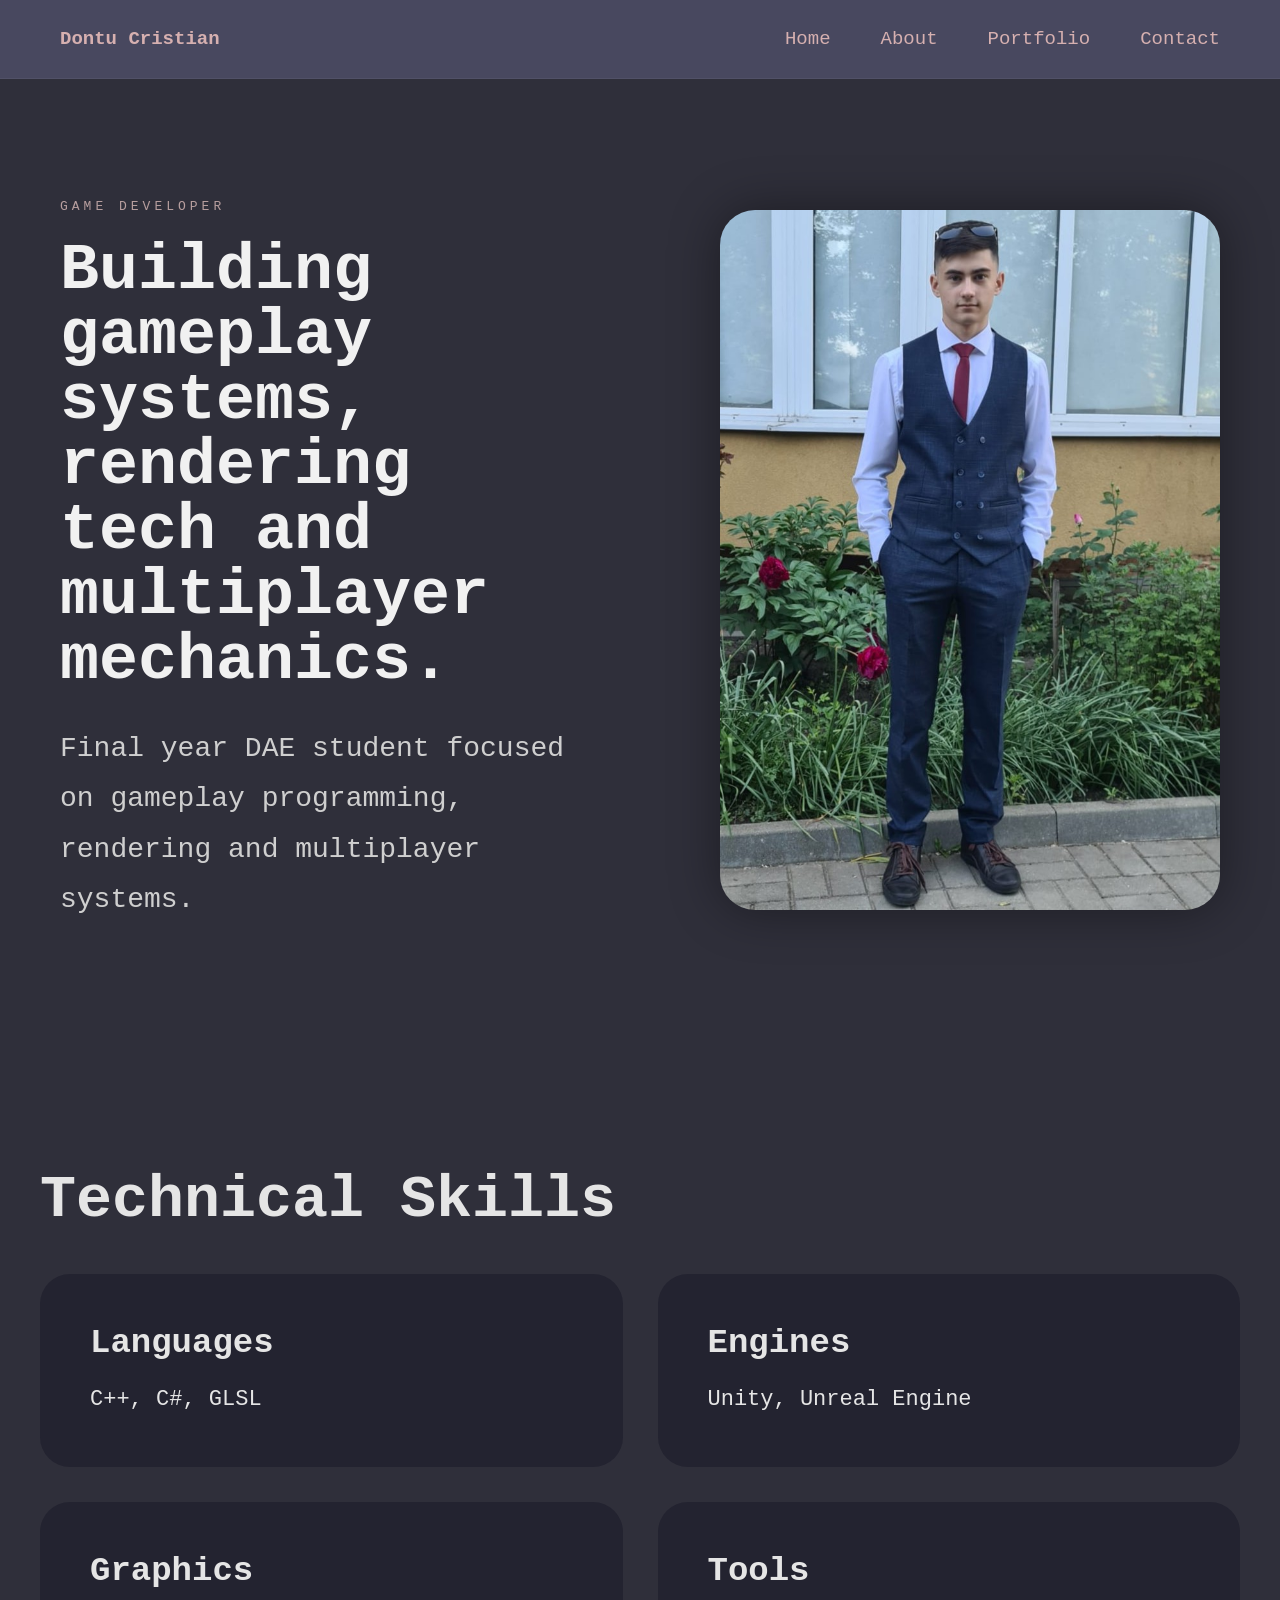
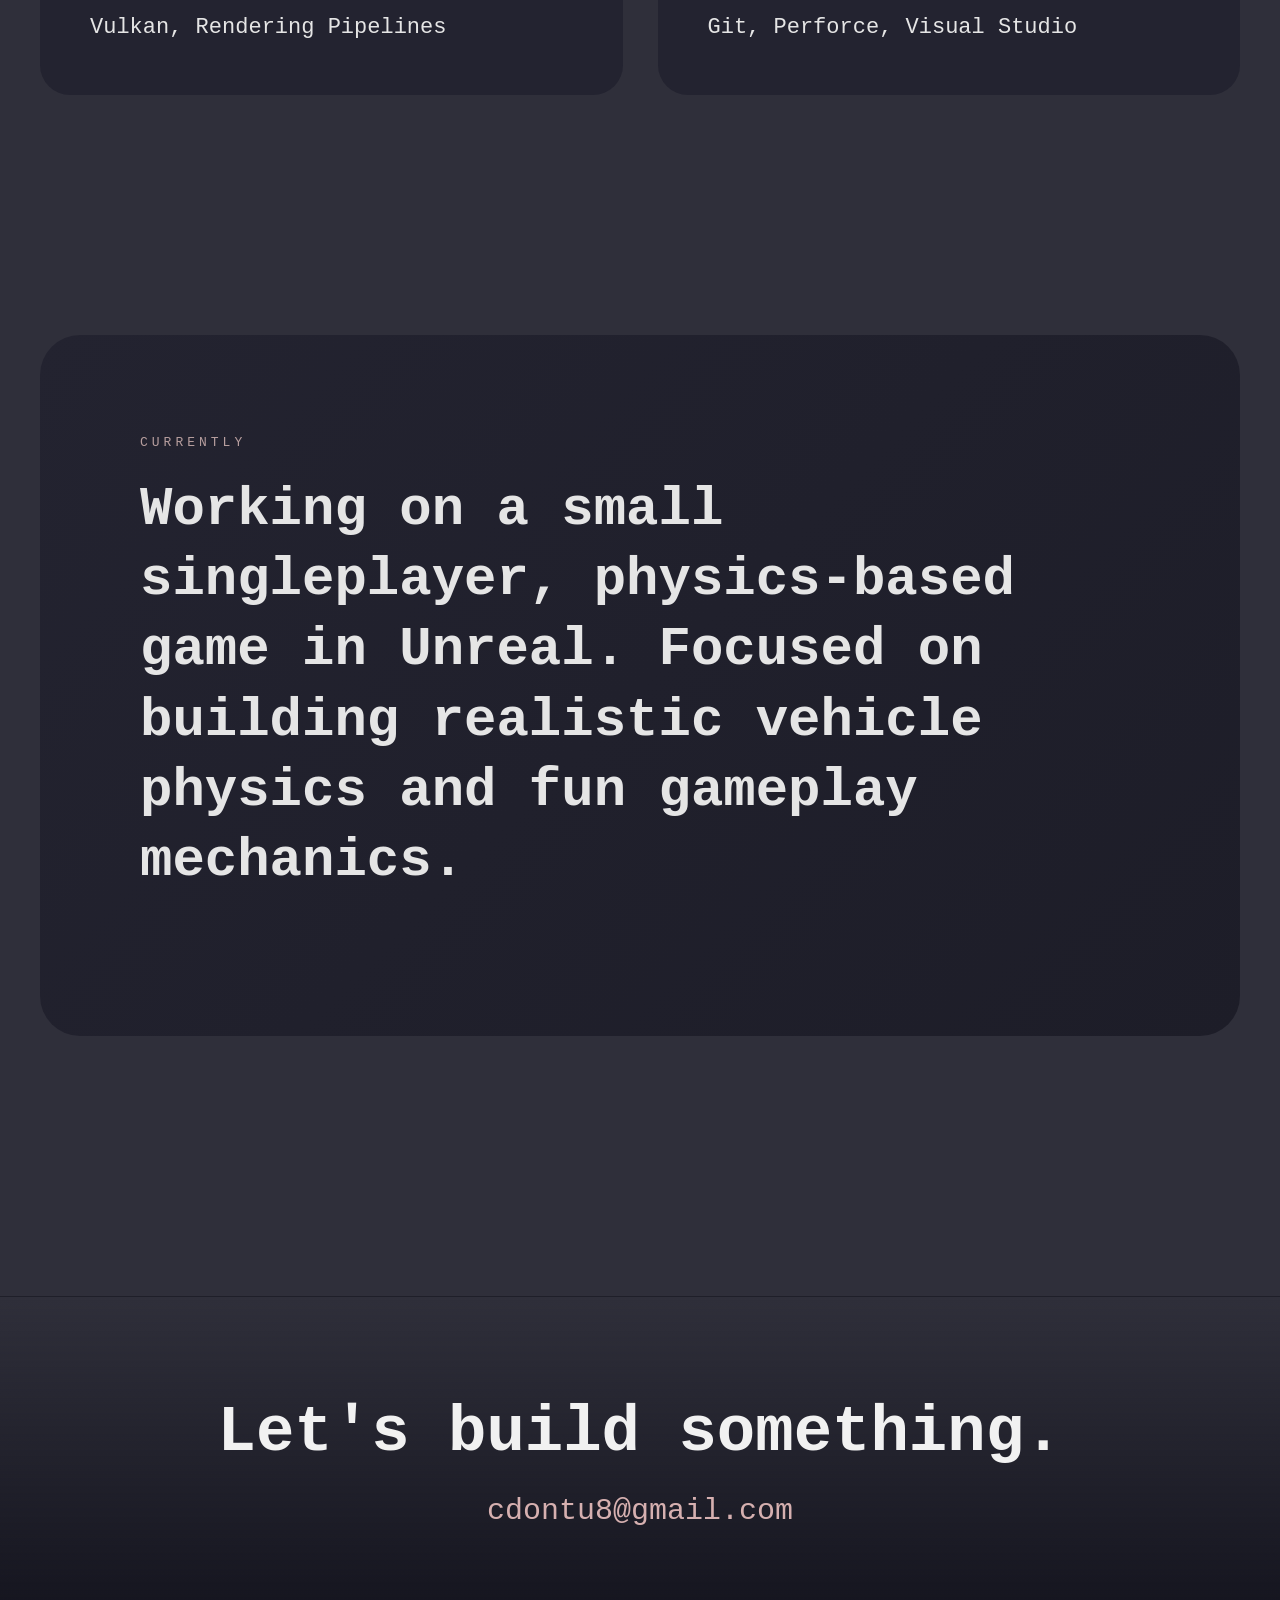
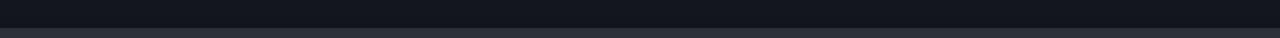
==== about.html @ 6e18cd88 "Added in website" ====
<!DOCTYPE html>
<html lang="en">

<head>

  <meta charset="UTF-8">

  <meta name="viewport"
        content="width=device-width, initial-scale=1.0">

  <title>About Me</title>

    <link rel="stylesheet"
        href="styles/global_style.css">

    <link rel="stylesheet"
        href="styles/about_style.css">

</head>

<body>

  <!-- NAVBAR -->
  <nav class="navbar">
  <div class="navbar-container">
    <h2>
      <a href="home.html" class="logo">
        Dontu Cristian
      </a>
    </h2>
    <ul>
      <li>
        <a href="home.html">
          Home
        </a>
      </li>
      <li>
        <a href="about.html">
          About
        </a>
      </li>
      <li>
        <a href="home.html#projects">
          Portfolio
        </a>
      </li>
      <li>
        <a href="home.html#contact">
          Contact
        </a>
      </li>
    </ul>
  </div>
</nav>

  <!-- HERO -->

  <section class="about-hero">

    <div class="about-left">

      <p class="small-label">
        GAME DEVELOPER
      </p>

      <h1>
        Building gameplay systems,
        rendering tech and multiplayer
        mechanics.
      </h1>

      <p class="about-intro">

        Final year DAE student focused on
        gameplay programming, rendering and
        multiplayer systems.

      </p>

    </div>

    <div class="about-right">

      <img src="images/me2.jpeg">

    </div>

  </section>

  <!-- SKILLS -->

  <section class="about-section">

    <h2>
      Technical Skills
    </h2>

    <div class="skills-grid">

      <div class="skill-card">

        <h3>
          Languages
        </h3>

        <p>
          C++, C#, GLSL
        </p>

      </div>

      <div class="skill-card">

        <h3>
          Engines
        </h3>

        <p>
          Unity, Unreal Engine
        </p>

      </div>

      <div class="skill-card">

        <h3>
          Graphics
        </h3>

        <p>
          Vulkan, Rendering Pipelines
        </p>

      </div>

      <div class="skill-card">

        <h3>
          Tools
        </h3>

        <p>
          Git, Perforce, Visual Studio
        </p>

      </div>

    </div>

  </section>

  <!-- CURRENTLY -->

  <section class="about-section">

    <div class="current-work">

      <div>

        <p class="small-label">
          CURRENTLY
        </p>

        <h2>
          Working on a small singleplayer, physics-based game in Unreal.
          Focused on building realistic vehicle physics and fun gameplay mechanics.
        </h2>

      </div>

    </div>

  </section>

   <!-- CONTACT -->
  <footer id="contact" class="footer">
    <h2>
      Let's build something.
    </h2>
    <p>
      cdontu8@gmail.com
    </p>
  </footer>

</body>

</html>
---- styles/global_style.css ----
/* RESET */

* {
  margin: 0;
  padding: 0;
  box-sizing: border-box;
}

body {
  background: #2f2f3a;

  color: #e5e5e5;

  font-family: monospace;

  overflow-x: hidden;
}

/* NAVBAR */

.navbar {

  width: 100%;

  background: rgba(75,75,99,0.92);

  position: sticky;
  top: 0;

  z-index: 1000;

  backdrop-filter: blur(10px);

  border-bottom: 1px solid rgba(255,255,255,0.05);
}

.navbar-container {

  max-width: 1600px;

  margin: auto;

  display: flex;
  justify-content: space-between;
  align-items: center;

  padding: 28px 60px;
}

.logo {

  color: #d6b0b0;

  text-decoration: none;

  font-size: 34px;

  font-weight: bold;
}

.navbar ul {

  display: flex;

  align-items: center;

  gap: 50px;

  list-style: none;
}

.navbar a {

  color: #d6b0b0;

  text-decoration: none;

  font-size: 19px;

  transition:
    color 0.2s ease,
    transform 0.2s ease;

  display: inline-block;
}

.navbar a:hover {

  color: white;

  transform: translateY(-2px);
}

/* FOOTER */

.footer {

  margin-top: 140px;

  padding: 100px 40px;

  background:
    linear-gradient(
      180deg,
      rgba(20,20,30,0),
      rgba(18,18,28,0.95)
    );

  text-align: center;

  border-top:
    1px solid rgba(255,255,255,0.05);
}

.footer h2 {

  font-size: 64px;

  margin-bottom: 25px;

  color: #f1f1f1;
}

.footer p {

  font-size: 30px;

  color: #d6b0b0;
}

/* RESPONSIVE */

@media (max-width: 1000px) {

  .navbar {

    padding: 25px 30px;

  }

  .navbar ul {

    gap: 25px;

  }

  .navbar h2 {

    font-size: 24px;

  }

  .navbar a {

    font-size: 16px;

  }

}
---- styles/about_style.css ----
/* ABOUT PAGE */

.about-hero {
  min-height: 100vh;

  max-width: 1500px;

  margin: auto;

  padding: 120px 60px;

  display: flex;
  align-items: center;
  justify-content: space-between;

  gap: 120px;
}

.about-left {
  flex: 1;
}

.small-label {
  color: #b89f9f;

  letter-spacing: 4px;

  margin-bottom: 25px;
}

.about-left h1 {
  font-size: 65px;

  line-height: 1;

  margin-bottom: 30px;

  color: #f1f1f1;
}

.about-intro {
  font-size: 28px;

  line-height: 1.8;

  max-width: 700px;

  color: #cfcfcf;
}

.about-right img {
  width: 500px;
  height: 700px;

  object-fit: cover;

  border-radius: 35px;

  box-shadow:
    0 0 50px rgba(0,0,0,0.4);
}

.about-section {
  max-width: 1400px;

  margin: auto;

  padding: 120px 40px;
}

.about-section h2 {
  font-size: 60px;

  margin-bottom: 40px;
}

.skills-grid {
  display: grid;

  grid-template-columns: repeat(2, 1fr);

  gap: 35px;
}

.skill-card {
  background: #232330;

  padding: 50px;

  border-radius: 30px;

  transition: 0.25s ease;
}

.skill-card:hover {
  transform: translateY(-6px);

  background: #2b2b39;
}

.skill-card h3 {
  font-size: 34px;

  margin-bottom: 20px;
}

.skill-card p {
  font-size: 22px;

  line-height: 1.6;
}

.current-work {
  background: linear-gradient(
    135deg,
    #232330,
    #1d1d28
  );

  padding: 100px;

  border-radius: 40px;
}

.current-work h2 {
  margin-top: 20px;

  font-size: 54px;

  line-height: 1.3;
}

.about-contact {
  text-align: center;

  padding: 180px 40px;
}

.about-contact h2 {
  font-size: 90px;

  margin-bottom: 40px;
}

.about-contact p {
  font-size: 36px;

  color: #d6b0b0;
}
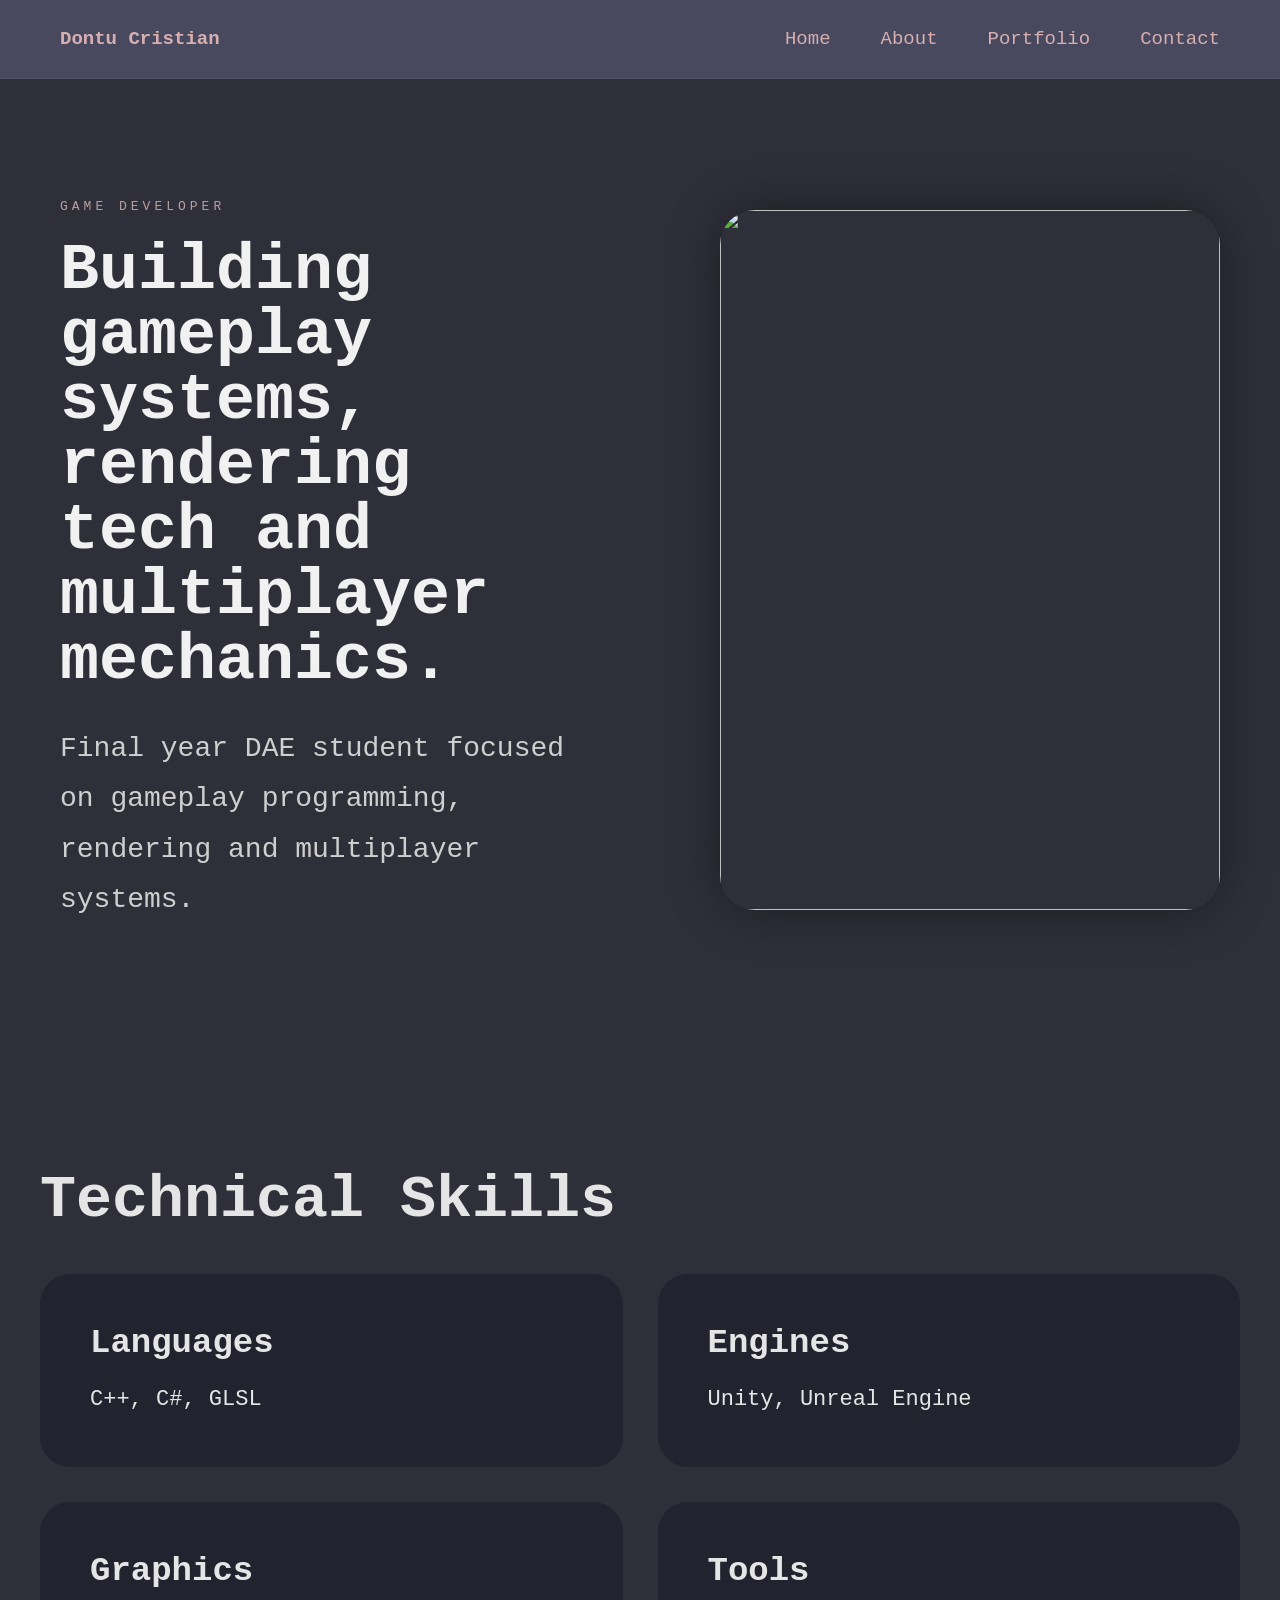
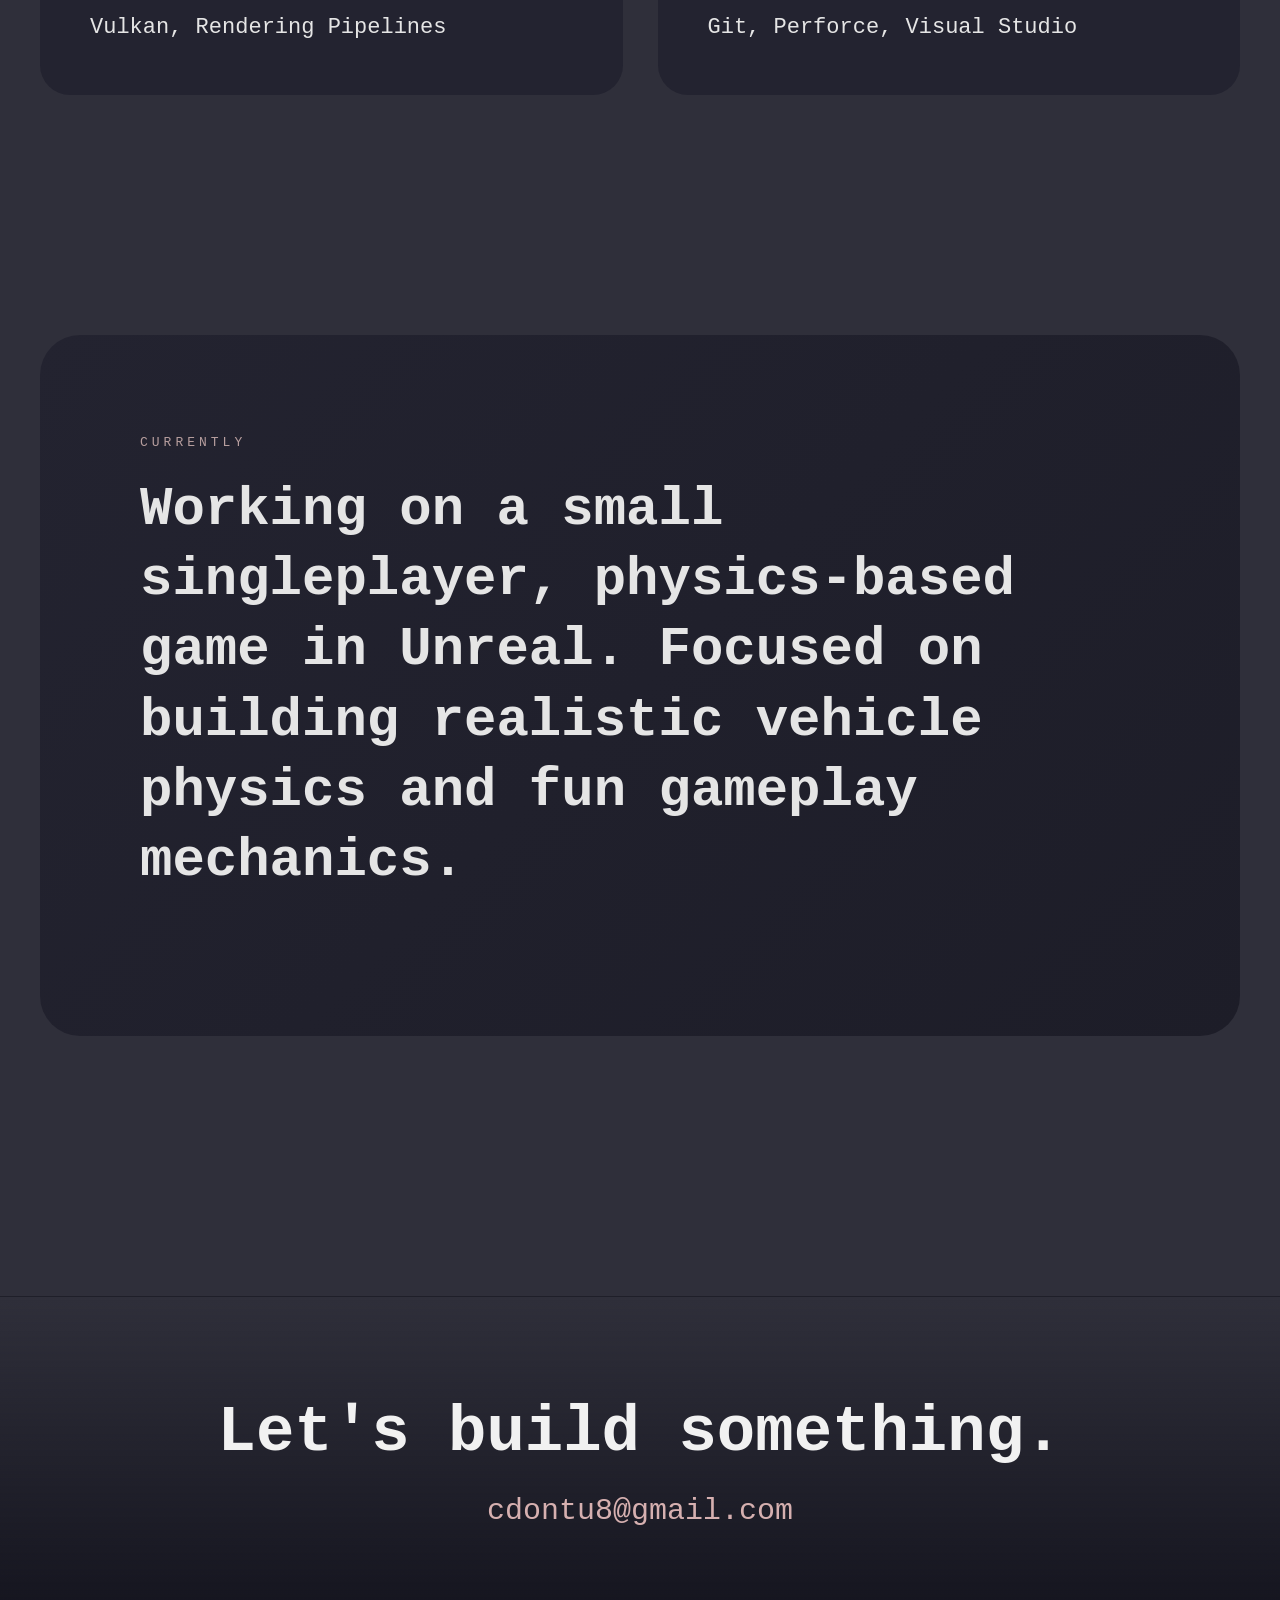
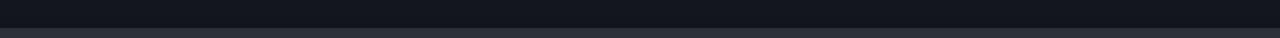
==== commit 8d36f506: "Modified the image sources" ====
--- a/about.html
+++ b/about.html
@@ -81,7 +81,7 @@
 
     <div class="about-right">
 
-      <img src="images/me2.jpeg">
+      <img src="https://res.cloudinary.com/dfeodpnat/image/upload/v1778590181/me2_q3ci6d.jpg">
 
     </div>
 
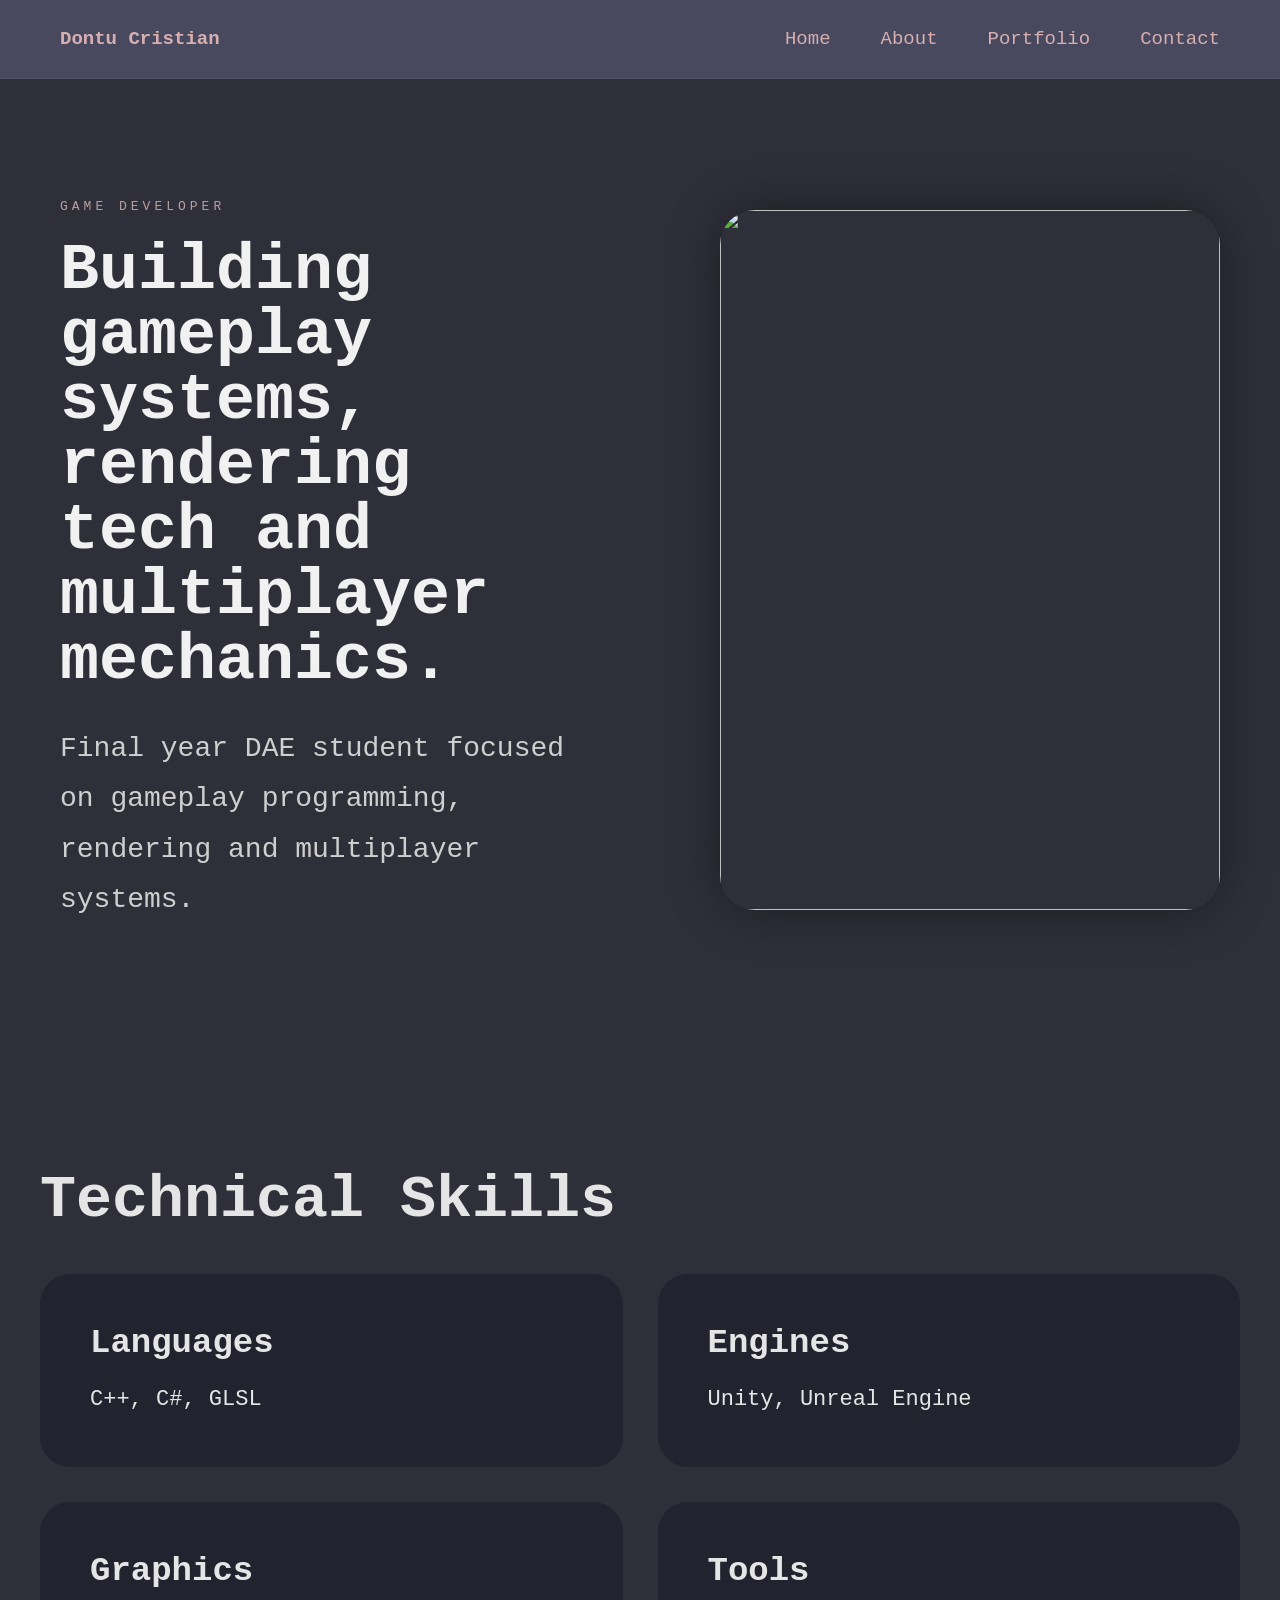
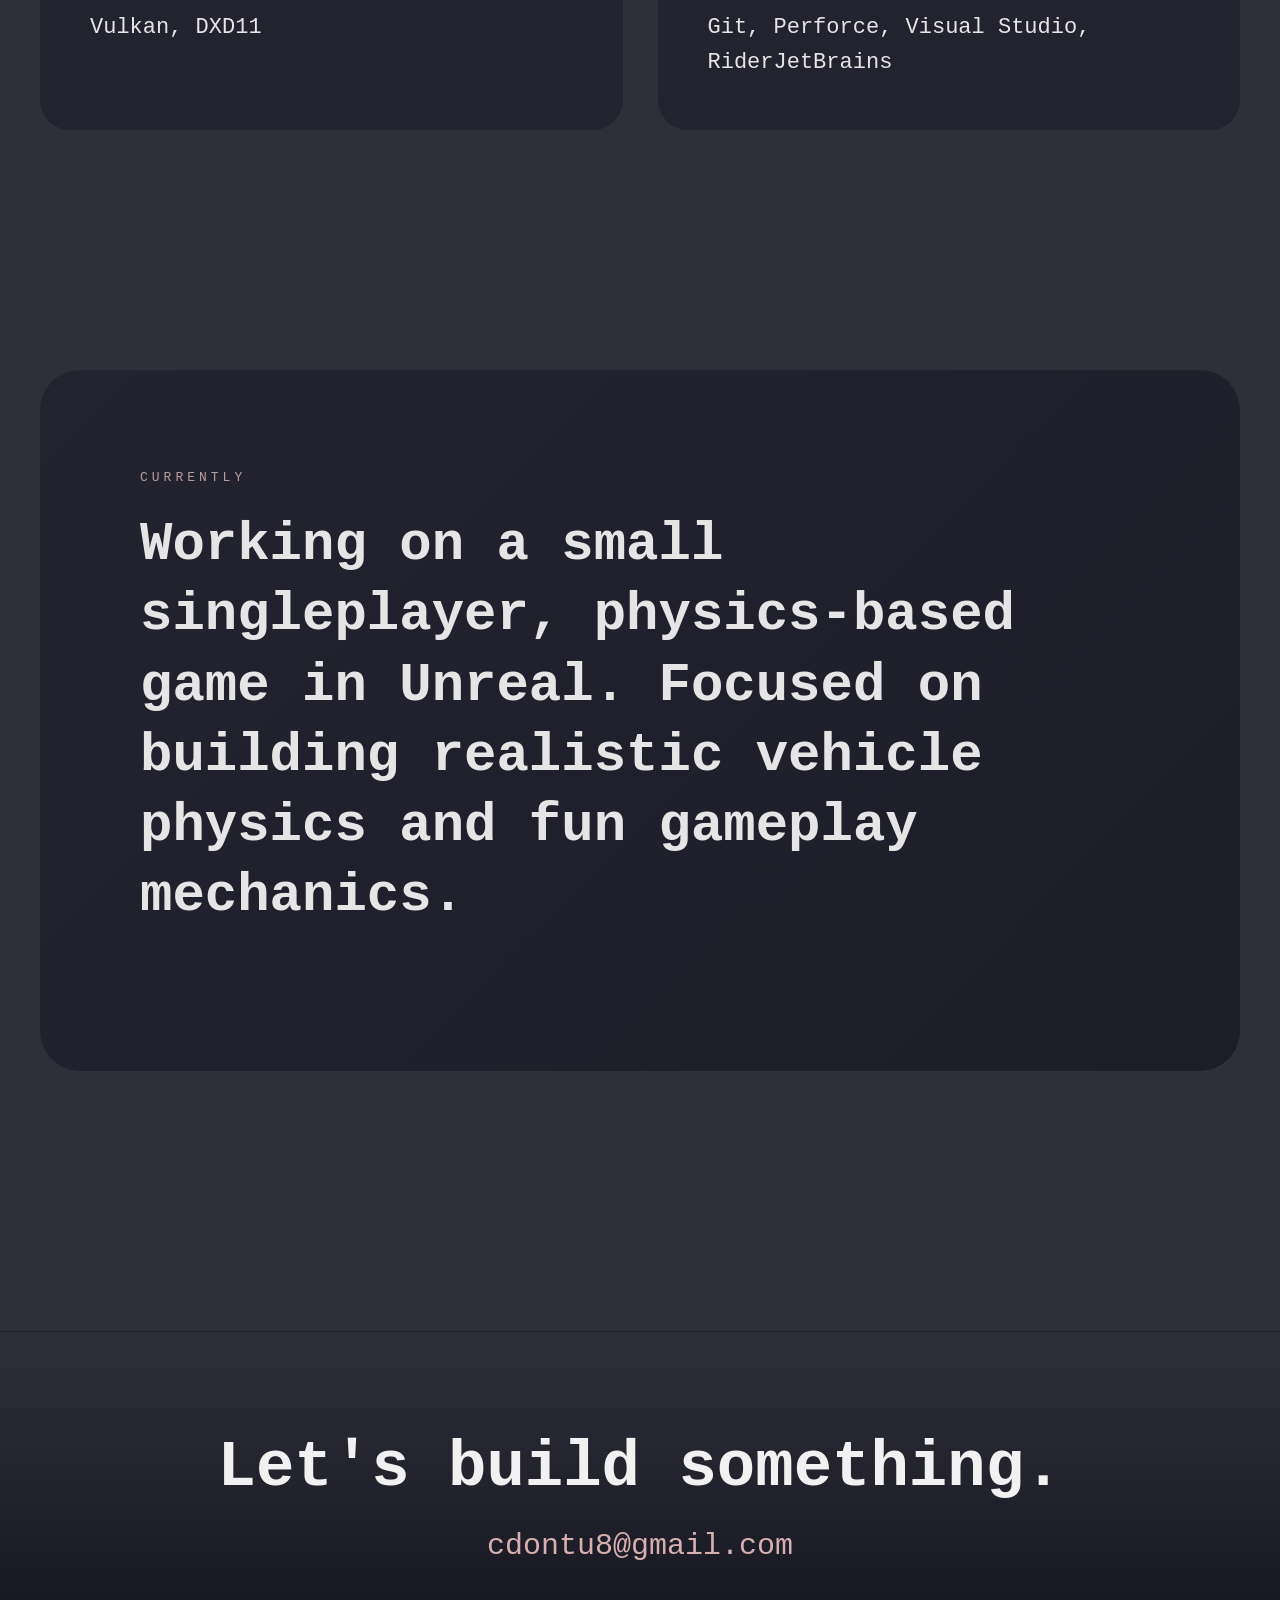
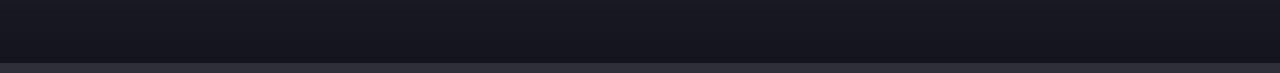
==== commit 68c43913: "Changed the info on the home page" ====
--- a/about.html
+++ b/about.html
@@ -24,13 +24,13 @@
   <nav class="navbar">
   <div class="navbar-container">
     <h2>
-      <a href="home.html" class="logo">
+      <a href="index.html" class="logo">
         Dontu Cristian
       </a>
     </h2>
     <ul>
       <li>
-        <a href="home.html">
+        <a href="index.html">
           Home
         </a>
       </li>
@@ -40,12 +40,12 @@
         </a>
       </li>
       <li>
-        <a href="home.html#projects">
+        <a href="index.html#projects">
           Portfolio
         </a>
       </li>
       <li>
-        <a href="home.html#contact">
+        <a href="index.html#contact">
           Contact
         </a>
       </li>
@@ -128,7 +128,7 @@
         </h3>
 
         <p>
-          Vulkan, Rendering Pipelines
+          Vulkan, DXD11
         </p>
 
       </div>
@@ -140,7 +140,7 @@
         </h3>
 
         <p>
-          Git, Perforce, Visual Studio
+          Git, Perforce, Visual Studio, RiderJetBrains
         </p>
 
       </div>
